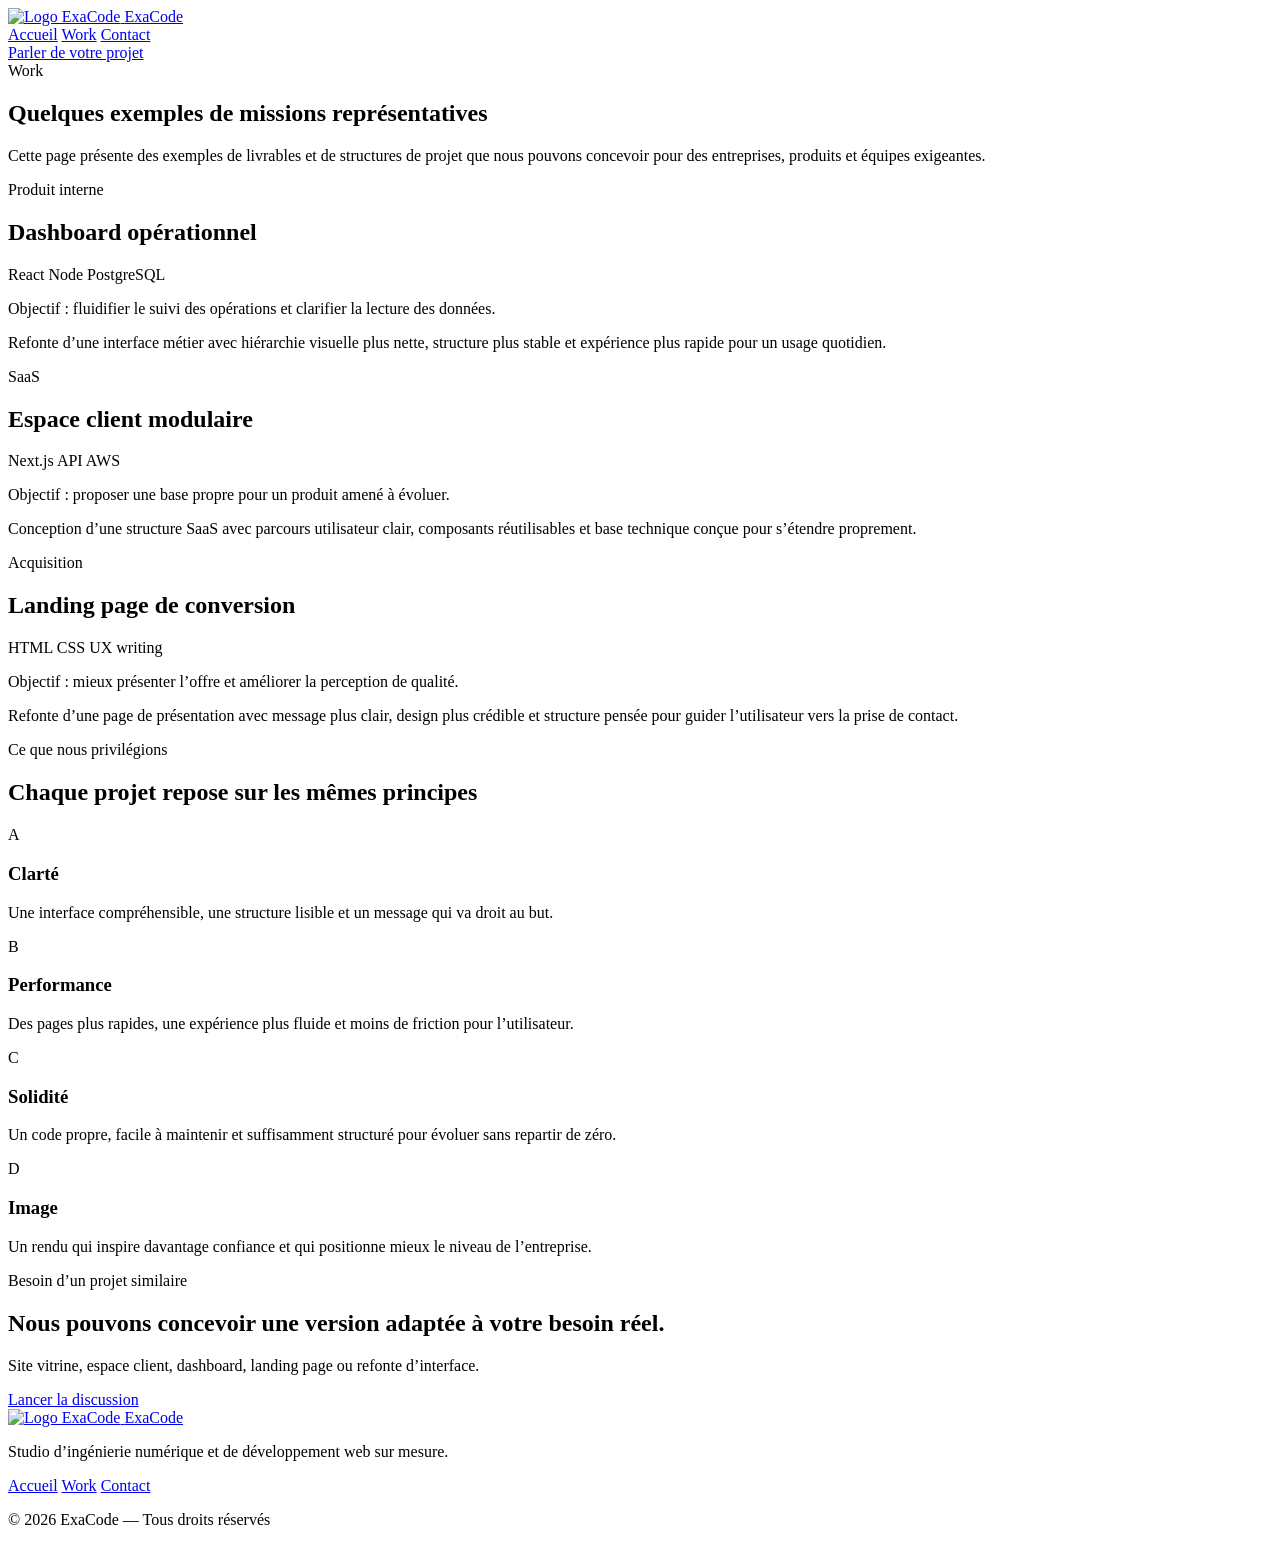
==== work.html @ 95373274 "Create work.html" ====
<!DOCTYPE html>
<html lang="fr">
<head>
  <meta charset="UTF-8">
  <meta name="viewport" content="width=device-width, initial-scale=1.0">
  <title>Work — ExaCode</title>
  <meta name="description" content="Découvrez des exemples de missions ExaCode : dashboards, plateformes, pages de présentation et expériences web conçues avec précision.">
  <link rel="icon" type="image/png" sizes="32x32" href="favicon-32.png">
  <link rel="shortcut icon" href="favicon-32.png">
  <link rel="preconnect" href="https://fonts.googleapis.com">
  <link rel="preconnect" href="https://fonts.gstatic.com" crossorigin>
  <link href="https://fonts.googleapis.com/css2?family=Inter:wght@400;500;600;700;800;900&display=swap" rel="stylesheet">
  <link rel="stylesheet" href="style.css">
</head>
<body>

  <header class="site-header">
    <div class="container header-inner">
      <a class="brand" href="index.html" aria-label="Accueil ExaCode">
        <img src="logo.png" alt="Logo ExaCode">
        <span>ExaCode</span>
      </a>

      <nav class="nav" aria-label="Navigation principale">
        <a href="index.html">Accueil</a>
        <a href="work.html" class="active">Work</a>
        <a href="contact.html">Contact</a>
      </nav>

      <a class="btn btn-sm btn-primary desktop-cta" href="contact.html">Parler de votre projet</a>
    </div>
  </header>

  <main>
    <section class="section page-hero">
      <div class="container narrow">
        <span class="eyebrow">Work</span>
        <h1>Quelques exemples de missions représentatives</h1>
        <p class="page-intro">
          Cette page présente des exemples de livrables et de structures de projet
          que nous pouvons concevoir pour des entreprises, produits et équipes exigeantes.
        </p>
      </div>
    </section>

    <section class="section">
      <div class="container">
        <div class="work-grid">
          <article class="card work-card">
            <div class="work-top">
              <span class="tag">Produit interne</span>
              <h2>Dashboard opérationnel</h2>
            </div>

            <div class="work-meta">
              <span>React</span>
              <span>Node</span>
              <span>PostgreSQL</span>
            </div>

            <p class="work-highlight">Objectif : fluidifier le suivi des opérations et clarifier la lecture des données.</p>

            <p>
              Refonte d’une interface métier avec hiérarchie visuelle plus nette,
              structure plus stable et expérience plus rapide pour un usage quotidien.
            </p>
          </article>

          <article class="card work-card">
            <div class="work-top">
              <span class="tag">SaaS</span>
              <h2>Espace client modulaire</h2>
            </div>

            <div class="work-meta">
              <span>Next.js</span>
              <span>API</span>
              <span>AWS</span>
            </div>

            <p class="work-highlight">Objectif : proposer une base propre pour un produit amené à évoluer.</p>

            <p>
              Conception d’une structure SaaS avec parcours utilisateur clair,
              composants réutilisables et base technique conçue pour s’étendre proprement.
            </p>
          </article>

          <article class="card work-card">
            <div class="work-top">
              <span class="tag">Acquisition</span>
              <h2>Landing page de conversion</h2>
            </div>

            <div class="work-meta">
              <span>HTML</span>
              <span>CSS</span>
              <span>UX writing</span>
            </div>

            <p class="work-highlight">Objectif : mieux présenter l’offre et améliorer la perception de qualité.</p>

            <p>
              Refonte d’une page de présentation avec message plus clair,
              design plus crédible et structure pensée pour guider l’utilisateur vers la prise de contact.
            </p>
          </article>
        </div>
      </div>
    </section>

    <section class="section section-soft">
      <div class="container">
        <div class="section-head">
          <span class="eyebrow">Ce que nous privilégions</span>
          <h2>Chaque projet repose sur les mêmes principes</h2>
        </div>

        <div class="process-grid">
          <article class="card process-card">
            <span class="step">A</span>
            <h3>Clarté</h3>
            <p>Une interface compréhensible, une structure lisible et un message qui va droit au but.</p>
          </article>

          <article class="card process-card">
            <span class="step">B</span>
            <h3>Performance</h3>
            <p>Des pages plus rapides, une expérience plus fluide et moins de friction pour l’utilisateur.</p>
          </article>

          <article class="card process-card">
            <span class="step">C</span>
            <h3>Solidité</h3>
            <p>Un code propre, facile à maintenir et suffisamment structuré pour évoluer sans repartir de zéro.</p>
          </article>

          <article class="card process-card">
            <span class="step">D</span>
            <h3>Image</h3>
            <p>Un rendu qui inspire davantage confiance et qui positionne mieux le niveau de l’entreprise.</p>
          </article>
        </div>
      </div>
    </section>

    <section class="section">
      <div class="container">
        <div class="cta-banner">
          <div>
            <span class="eyebrow">Besoin d’un projet similaire</span>
            <h2>Nous pouvons concevoir une version adaptée à votre besoin réel.</h2>
            <p>Site vitrine, espace client, dashboard, landing page ou refonte d’interface.</p>
          </div>

          <a class="btn btn-primary" href="contact.html">Lancer la discussion</a>
        </div>
      </div>
    </section>
  </main>

  <footer class="site-footer">
    <div class="container footer-inner">
      <div>
        <a class="brand footer-brand" href="index.html">
          <img src="logo.png" alt="Logo ExaCode">
          <span>ExaCode</span>
        </a>
        <p class="footer-text">Studio d’ingénierie numérique et de développement web sur mesure.</p>
      </div>

      <div class="footer-links">
        <a href="index.html">Accueil</a>
        <a href="work.html">Work</a>
        <a href="contact.html">Contact</a>
      </div>
    </div>

    <div class="container footer-bottom">
      <p>© 2026 ExaCode — Tous droits réservés</p>
    </div>
  </footer>

</body>
</html>
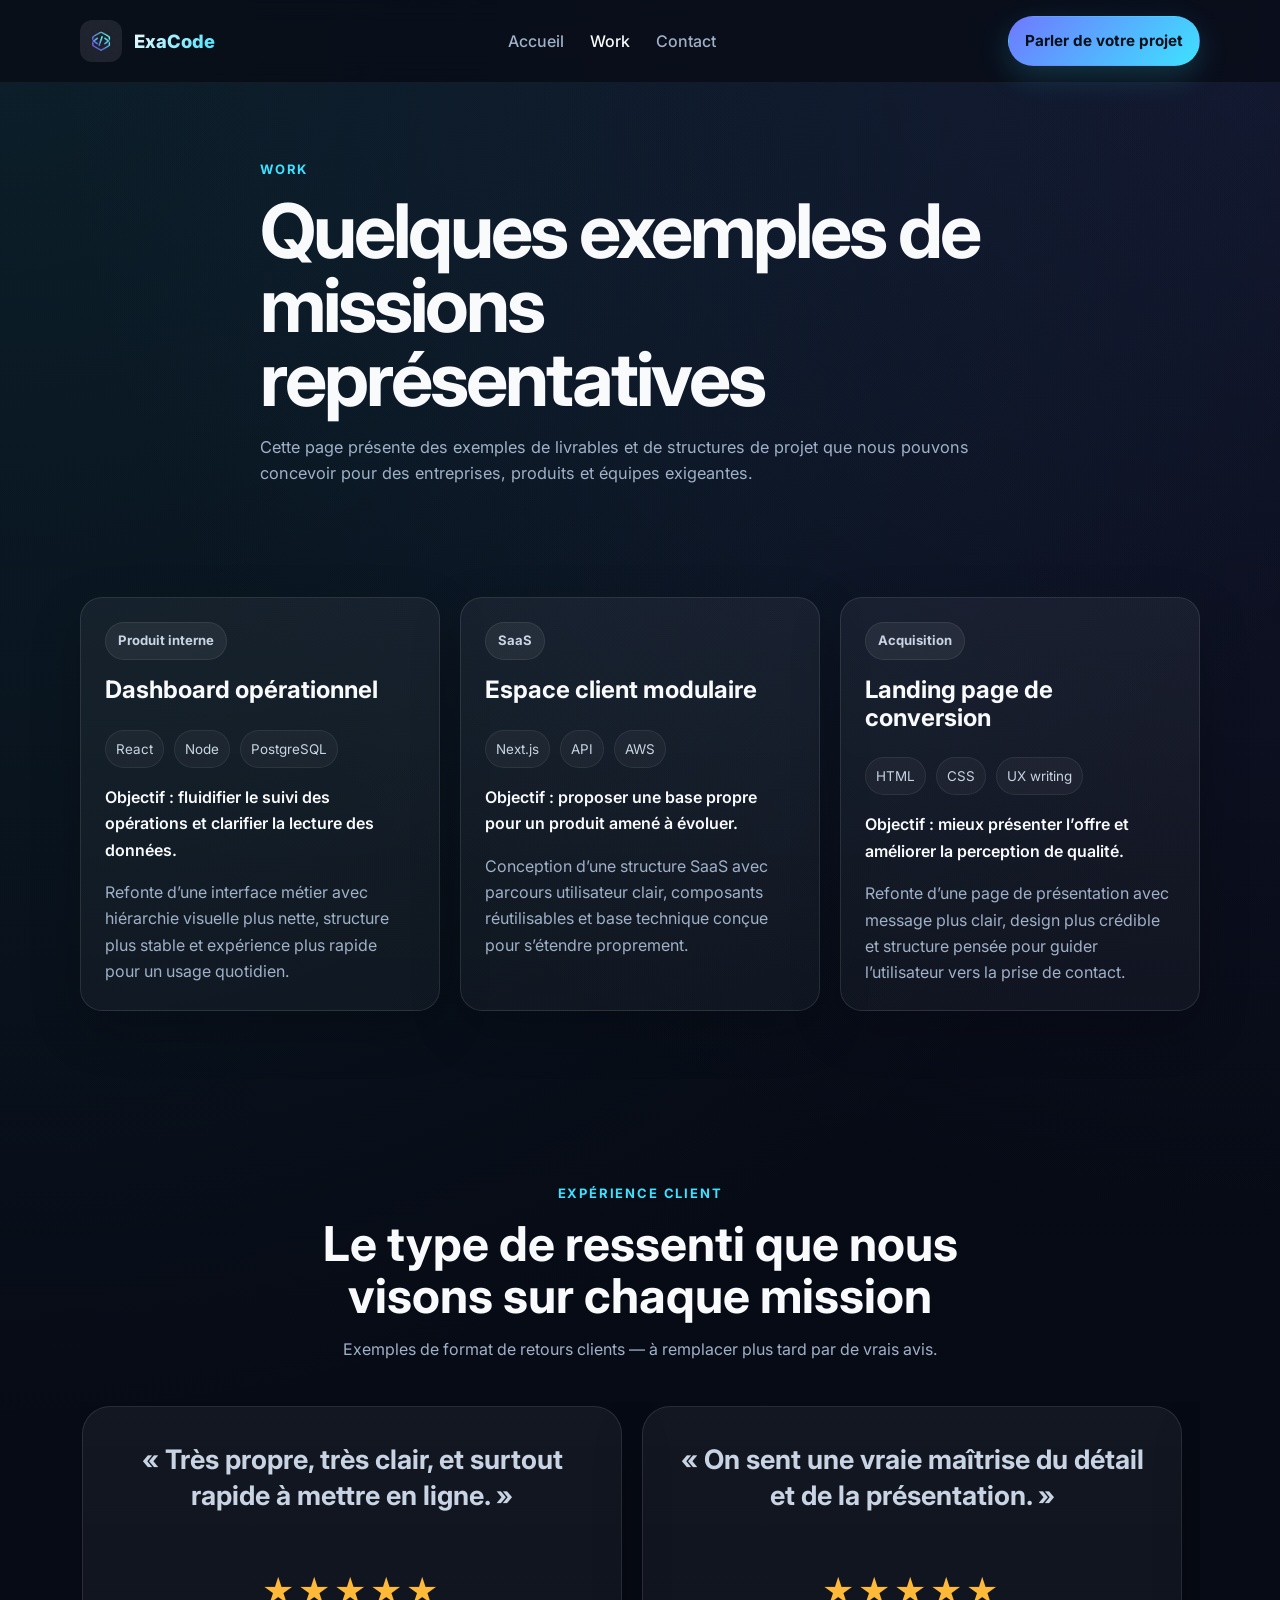
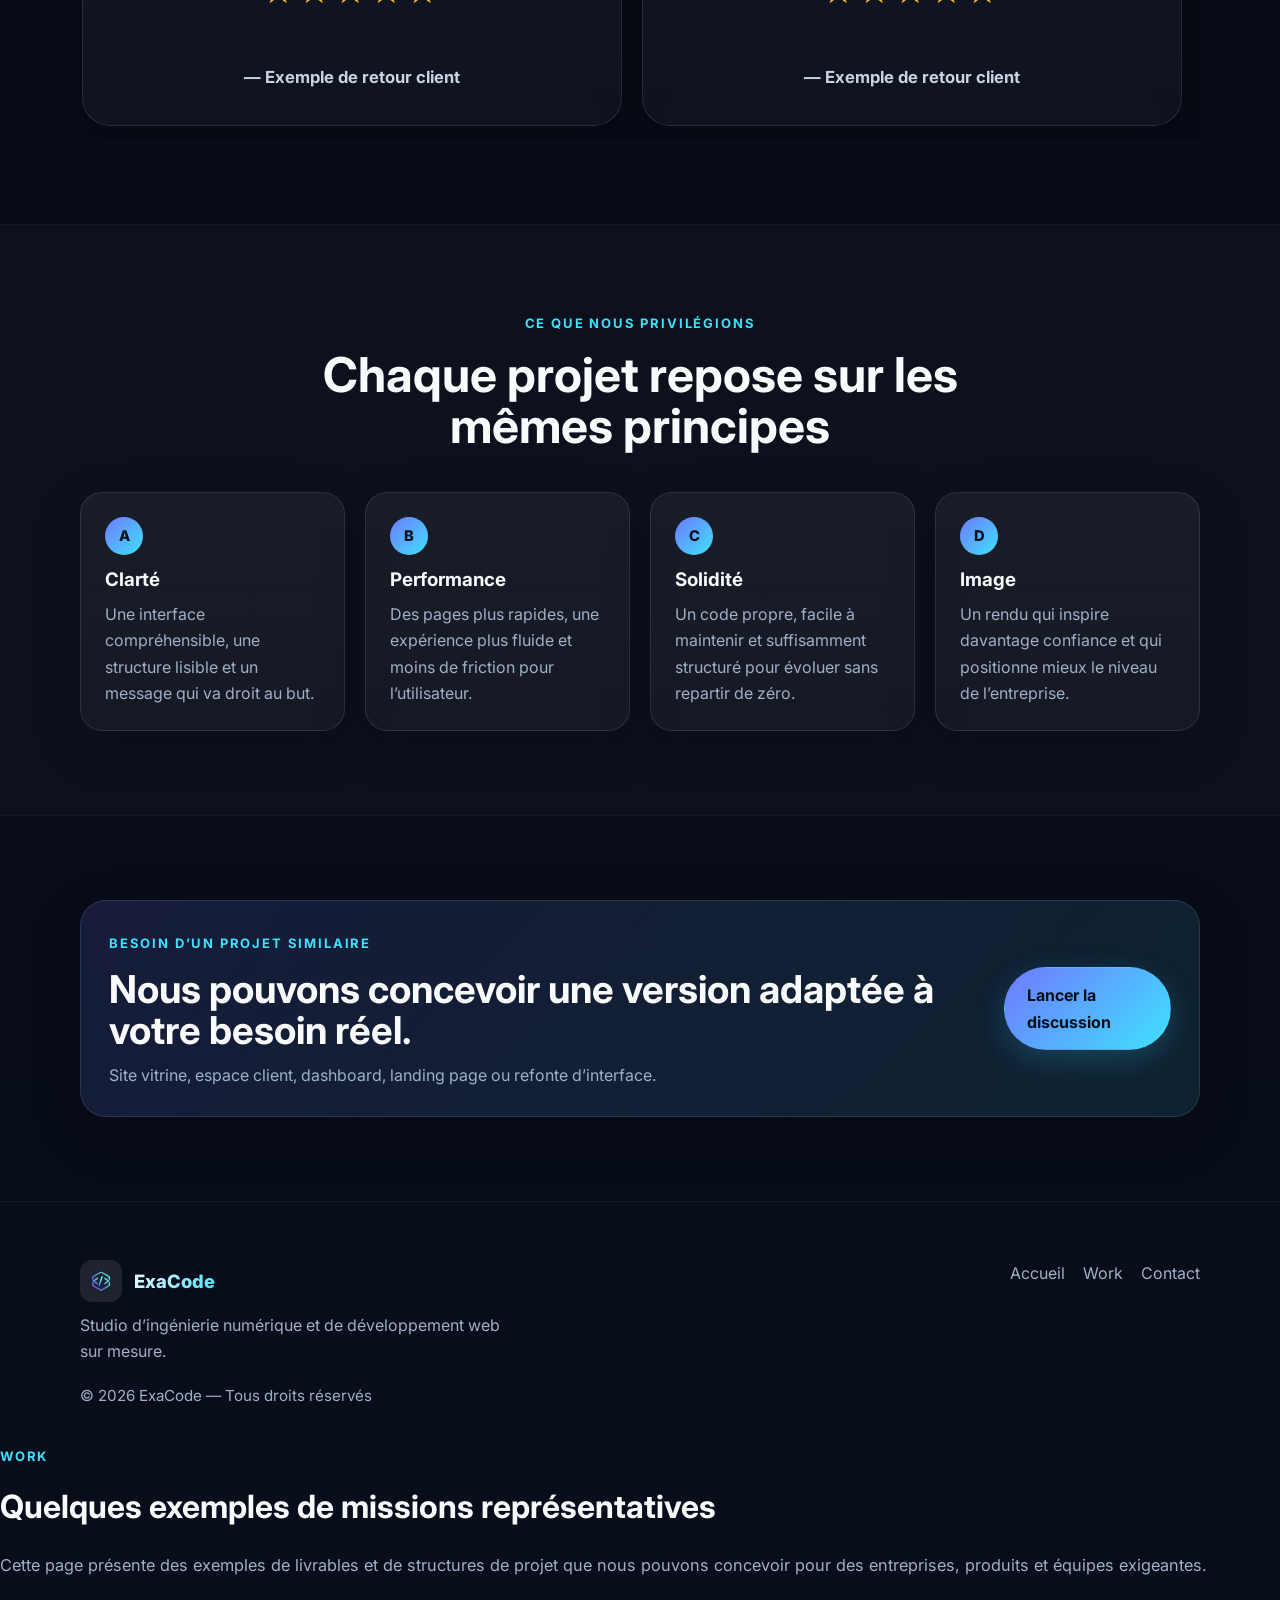
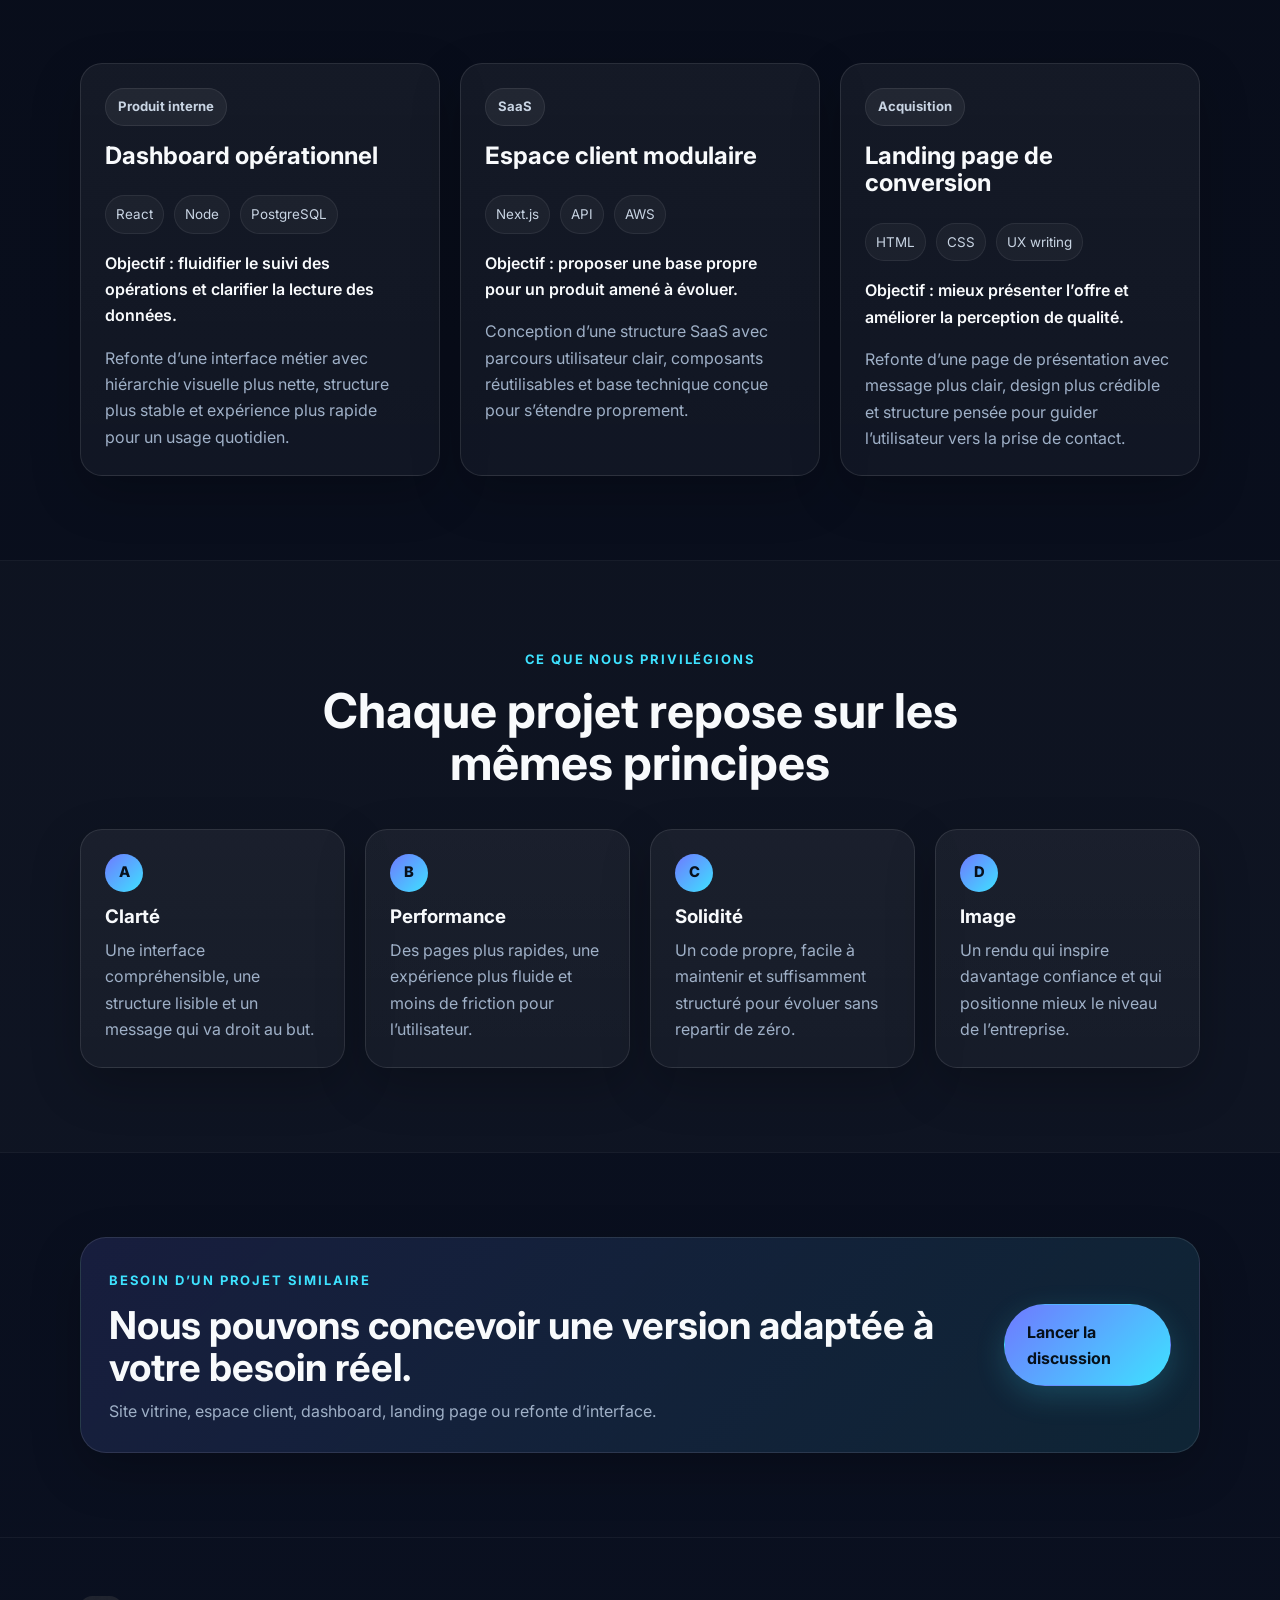
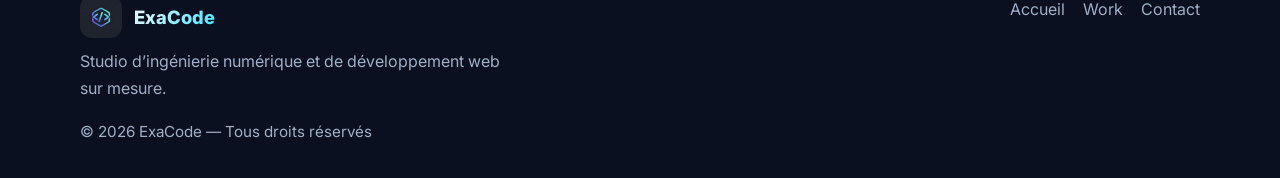
==== commit e4be74ba: "Update work.html" ====
--- a/work.html
+++ b/work.html
@@ -109,6 +109,64 @@
       </div>
     </section>
 
+    <section class="section">
+      <div class="container">
+        <div class="section-head">
+          <span class="eyebrow">Expérience client</span>
+          <h2>Le type de ressenti que nous visons sur chaque mission</h2>
+          <p>
+            Exemples de format de retours clients — à remplacer plus tard par de vrais avis.
+          </p>
+        </div>
+
+        <div class="testimonials-strip">
+          <div class="testimonials-track">
+            <article class="testimonial-card">
+              <p class="testimonial-text">« Très propre, très clair, et surtout rapide à mettre en ligne. »</p>
+              <div class="testimonial-stars">★★★★★</div>
+              <p class="testimonial-author">— Exemple de retour client</p>
+            </article>
+
+            <article class="testimonial-card">
+              <p class="testimonial-text">« On sent une vraie maîtrise du détail et de la présentation. »</p>
+              <div class="testimonial-stars">★★★★★</div>
+              <p class="testimonial-author">— Exemple de retour client</p>
+            </article>
+
+            <article class="testimonial-card">
+              <p class="testimonial-text">« Le rendu final était plus premium, plus net et plus crédible. »</p>
+              <div class="testimonial-stars">★★★★★</div>
+              <p class="testimonial-author">— Exemple de retour client</p>
+            </article>
+
+            <article class="testimonial-card">
+              <p class="testimonial-text">« Communication directe, exécution rapide, résultat très propre. »</p>
+              <div class="testimonial-stars">★★★★★</div>
+              <p class="testimonial-author">— Exemple de retour client</p>
+            </article>
+
+            <article class="testimonial-card">
+              <p class="testimonial-text">« L’interface est devenue beaucoup plus lisible et agréable à utiliser. »</p>
+              <div class="testimonial-stars">★★★★★</div>
+              <p class="testimonial-author">— Exemple de retour client</p>
+            </article>
+
+            <article class="testimonial-card">
+              <p class="testimonial-text">« Une vraie sensation de montée en gamme sur toute la présence web. »</p>
+              <div class="testimonial-stars">★★★★★</div>
+              <p class="testimonial-author">— Exemple de retour client</p>
+            </article>
+
+            <article class="testimonial-card">
+              <p class="testimonial-text">« Le projet a été structuré proprement, sans lourdeur inutile. »</p>
+              <div class="testimonial-stars">★★★★★</div>
+              <p class="testimonial-author">— Exemple de retour client</p>
+            </article>
+          </div>
+        </div>
+      </div>
+    </section>
+
     <section class="section section-soft">
       <div class="container">
         <div class="section-head">
@@ -182,4 +240,152 @@
   </footer>
 
 </body>
+</html>        <span class="eyebrow">Work</span>
+        <h1>Quelques exemples de missions représentatives</h1>
+        <p class="page-intro">
+          Cette page présente des exemples de livrables et de structures de projet
+          que nous pouvons concevoir pour des entreprises, produits et équipes exigeantes.
+        </p>
+      </div>
+    </section>
+
+    <section class="section">
+      <div class="container">
+        <div class="work-grid">
+          <article class="card work-card">
+            <div class="work-top">
+              <span class="tag">Produit interne</span>
+              <h2>Dashboard opérationnel</h2>
+            </div>
+
+            <div class="work-meta">
+              <span>React</span>
+              <span>Node</span>
+              <span>PostgreSQL</span>
+            </div>
+
+            <p class="work-highlight">Objectif : fluidifier le suivi des opérations et clarifier la lecture des données.</p>
+
+            <p>
+              Refonte d’une interface métier avec hiérarchie visuelle plus nette,
+              structure plus stable et expérience plus rapide pour un usage quotidien.
+            </p>
+          </article>
+
+          <article class="card work-card">
+            <div class="work-top">
+              <span class="tag">SaaS</span>
+              <h2>Espace client modulaire</h2>
+            </div>
+
+            <div class="work-meta">
+              <span>Next.js</span>
+              <span>API</span>
+              <span>AWS</span>
+            </div>
+
+            <p class="work-highlight">Objectif : proposer une base propre pour un produit amené à évoluer.</p>
+
+            <p>
+              Conception d’une structure SaaS avec parcours utilisateur clair,
+              composants réutilisables et base technique conçue pour s’étendre proprement.
+            </p>
+          </article>
+
+          <article class="card work-card">
+            <div class="work-top">
+              <span class="tag">Acquisition</span>
+              <h2>Landing page de conversion</h2>
+            </div>
+
+            <div class="work-meta">
+              <span>HTML</span>
+              <span>CSS</span>
+              <span>UX writing</span>
+            </div>
+
+            <p class="work-highlight">Objectif : mieux présenter l’offre et améliorer la perception de qualité.</p>
+
+            <p>
+              Refonte d’une page de présentation avec message plus clair,
+              design plus crédible et structure pensée pour guider l’utilisateur vers la prise de contact.
+            </p>
+          </article>
+        </div>
+      </div>
+    </section>
+
+    <section class="section section-soft">
+      <div class="container">
+        <div class="section-head">
+          <span class="eyebrow">Ce que nous privilégions</span>
+          <h2>Chaque projet repose sur les mêmes principes</h2>
+        </div>
+
+        <div class="process-grid">
+          <article class="card process-card">
+            <span class="step">A</span>
+            <h3>Clarté</h3>
+            <p>Une interface compréhensible, une structure lisible et un message qui va droit au but.</p>
+          </article>
+
+          <article class="card process-card">
+            <span class="step">B</span>
+            <h3>Performance</h3>
+            <p>Des pages plus rapides, une expérience plus fluide et moins de friction pour l’utilisateur.</p>
+          </article>
+
+          <article class="card process-card">
+            <span class="step">C</span>
+            <h3>Solidité</h3>
+            <p>Un code propre, facile à maintenir et suffisamment structuré pour évoluer sans repartir de zéro.</p>
+          </article>
+
+          <article class="card process-card">
+            <span class="step">D</span>
+            <h3>Image</h3>
+            <p>Un rendu qui inspire davantage confiance et qui positionne mieux le niveau de l’entreprise.</p>
+          </article>
+        </div>
+      </div>
+    </section>
+
+    <section class="section">
+      <div class="container">
+        <div class="cta-banner">
+          <div>
+            <span class="eyebrow">Besoin d’un projet similaire</span>
+            <h2>Nous pouvons concevoir une version adaptée à votre besoin réel.</h2>
+            <p>Site vitrine, espace client, dashboard, landing page ou refonte d’interface.</p>
+          </div>
+
+          <a class="btn btn-primary" href="contact.html">Lancer la discussion</a>
+        </div>
+      </div>
+    </section>
+  </main>
+
+  <footer class="site-footer">
+    <div class="container footer-inner">
+      <div>
+        <a class="brand footer-brand" href="index.html">
+          <img src="logo.png" alt="Logo ExaCode">
+          <span>ExaCode</span>
+        </a>
+        <p class="footer-text">Studio d’ingénierie numérique et de développement web sur mesure.</p>
+      </div>
+
+      <div class="footer-links">
+        <a href="index.html">Accueil</a>
+        <a href="work.html">Work</a>
+        <a href="contact.html">Contact</a>
+      </div>
+    </div>
+
+    <div class="container footer-bottom">
+      <p>© 2026 ExaCode — Tous droits réservés</p>
+    </div>
+  </footer>
+
+</body>
 </html>
--- a/style.css
+++ b/style.css
@@ -0,0 +1,909 @@
+:root{
+  --bg: #070b14;
+  --bg-soft: #0d1322;
+  --surface: rgba(255,255,255,0.05);
+  --surface-strong: rgba(255,255,255,0.08);
+  --border: rgba(255,255,255,0.10);
+  --text: #f8fafc;
+  --muted: #9fb0c7;
+  --muted-strong: #c8d4e3;
+  --primary: #6f79ff;
+  --secondary: #3ee2ff;
+  --shadow: 0 18px 50px rgba(0,0,0,0.22);
+  --radius: 22px;
+  --radius-sm: 14px;
+  --container: 1120px;
+}
+
+*{
+  margin: 0;
+  padding: 0;
+  box-sizing: border-box;
+}
+
+html{
+  scroll-behavior: smooth;
+}
+
+body{
+  font-family: "Inter", sans-serif;
+  color: var(--text);
+  background:
+    radial-gradient(circle at top left, rgba(62,226,255,0.10), transparent 28%),
+    radial-gradient(circle at top right, rgba(111,121,255,0.12), transparent 24%),
+    linear-gradient(180deg, #060912 0%, #0a1020 100%);
+  line-height: 1.65;
+}
+
+img{
+  max-width: 100%;
+  display: block;
+}
+
+a{
+  color: inherit;
+  text-decoration: none;
+}
+
+button,
+input,
+textarea{
+  font: inherit;
+}
+
+.container{
+  width: min(var(--container), calc(100% - 40px));
+  margin: 0 auto;
+}
+
+.section{
+  padding: 84px 0;
+}
+
+.section-soft{
+  background: rgba(255,255,255,0.02);
+  border-top: 1px solid rgba(255,255,255,0.04);
+  border-bottom: 1px solid rgba(255,255,255,0.04);
+}
+
+.narrow{
+  max-width: 760px;
+}
+
+.center{
+  text-align: center;
+  margin-top: 28px;
+}
+
+.eyebrow{
+  display: inline-block;
+  margin-bottom: 14px;
+  font-size: 13px;
+  font-weight: 700;
+  letter-spacing: 0.14em;
+  text-transform: uppercase;
+  color: var(--secondary);
+}
+
+.section-head{
+  max-width: 720px;
+  margin: 0 auto 40px;
+  text-align: center;
+}
+
+.section-head h2{
+  font-size: clamp(2rem, 4vw, 3rem);
+  line-height: 1.08;
+  margin-bottom: 14px;
+}
+
+.section-head p,
+.page-intro,
+.hero-text,
+.card p,
+.footer-text,
+.cta-banner p{
+  color: var(--muted);
+}
+
+.site-header{
+  position: sticky;
+  top: 0;
+  z-index: 50;
+  background: rgba(7,11,20,0.72);
+  backdrop-filter: blur(10px);
+  border-bottom: 1px solid rgba(255,255,255,0.05);
+}
+
+.header-inner{
+  min-height: 82px;
+  display: flex;
+  align-items: center;
+  justify-content: space-between;
+  gap: 20px;
+}
+
+.brand{
+  display: inline-flex;
+  align-items: center;
+  gap: 12px;
+  font-weight: 800;
+  font-size: 1.15rem;
+}
+
+.brand img{
+  width: 42px;
+  height: 42px;
+  border-radius: 12px;
+  object-fit: cover;
+}
+
+.brand span{
+  background: linear-gradient(135deg, var(--text), var(--secondary));
+  -webkit-background-clip: text;
+  -webkit-text-fill-color: transparent;
+}
+
+.nav{
+  display: flex;
+  align-items: center;
+  gap: 26px;
+}
+
+.nav a{
+  color: var(--muted);
+  font-weight: 500;
+  transition: color 0.2s ease;
+}
+
+.nav a:hover,
+.nav a.active{
+  color: var(--text);
+}
+
+.btn{
+  display: inline-flex;
+  align-items: center;
+  justify-content: center;
+  border: 1px solid transparent;
+  border-radius: 999px;
+  padding: 14px 22px;
+  font-weight: 700;
+  transition: transform 0.2s ease, box-shadow 0.2s ease, background 0.2s ease, border-color 0.2s ease;
+  cursor: pointer;
+}
+
+.btn:hover{
+  transform: translateY(-1px);
+}
+
+.btn-primary{
+  color: #06101a;
+  background: linear-gradient(135deg, var(--primary), var(--secondary));
+  box-shadow: 0 10px 30px rgba(62,226,255,0.18);
+}
+
+.btn-secondary{
+  background: rgba(255,255,255,0.04);
+  color: var(--text);
+  border-color: rgba(255,255,255,0.10);
+}
+
+.btn-secondary:hover{
+  background: rgba(255,255,255,0.07);
+}
+
+.btn-sm{
+  padding: 11px 16px;
+  font-size: 0.95rem;
+}
+
+.hero{
+  padding-top: 68px;
+}
+
+.hero-grid{
+  display: grid;
+  grid-template-columns: 1.2fr 0.8fr;
+  gap: 28px;
+  align-items: center;
+}
+
+.hero-copy h1,
+.page-hero h1{
+  font-size: clamp(2.6rem, 6vw, 4.7rem);
+  line-height: 0.98;
+  letter-spacing: -0.04em;
+}
+
+.hero-copy h1 span{
+  display: block;
+  margin-top: 10px;
+  background: linear-gradient(135deg, #9da7ff, #61e7ff);
+  -webkit-background-clip: text;
+  -webkit-text-fill-color: transparent;
+}
+
+.hero-text{
+  max-width: 650px;
+  font-size: 1.05rem;
+  margin-top: 22px;
+}
+
+.hero-actions{
+  display: flex;
+  flex-wrap: wrap;
+  gap: 14px;
+  margin-top: 28px;
+}
+
+.hero-proof{
+  display: grid;
+  grid-template-columns: repeat(3, minmax(0, 1fr));
+  gap: 14px;
+  margin-top: 34px;
+}
+
+.proof-item{
+  padding: 16px 18px;
+  border-radius: 18px;
+  background: rgba(255,255,255,0.04);
+  border: 1px solid rgba(255,255,255,0.08);
+}
+
+.proof-item strong{
+  display: block;
+  margin-bottom: 4px;
+  font-size: 0.98rem;
+}
+
+.proof-item span{
+  color: var(--muted);
+  font-size: 0.92rem;
+}
+
+.hero-panel .panel-card,
+.card{
+  background: linear-gradient(180deg, rgba(255,255,255,0.05), rgba(255,255,255,0.035));
+  border: 1px solid var(--border);
+  border-radius: var(--radius);
+  box-shadow: var(--shadow);
+}
+
+.panel-card{
+  padding: 28px;
+}
+
+.panel-kicker{
+  display: inline-block;
+  margin-bottom: 14px;
+  color: var(--muted-strong);
+  font-size: 0.9rem;
+  font-weight: 600;
+}
+
+.panel-card h2{
+  font-size: 1.5rem;
+  line-height: 1.15;
+  margin-bottom: 18px;
+}
+
+.panel-list{
+  list-style: none;
+  display: grid;
+  gap: 12px;
+}
+
+.panel-list li{
+  position: relative;
+  padding-left: 18px;
+  color: var(--muted);
+}
+
+.panel-list li::before{
+  content: "";
+  position: absolute;
+  left: 0;
+  top: 10px;
+  width: 7px;
+  height: 7px;
+  border-radius: 50%;
+  background: linear-gradient(135deg, var(--primary), var(--secondary));
+}
+
+.panel-list.compact{
+  margin-top: 18px;
+}
+
+.service-grid,
+.process-grid,
+.project-preview-grid,
+.work-grid{
+  display: grid;
+  gap: 20px;
+}
+
+.service-grid{
+  grid-template-columns: repeat(3, minmax(0, 1fr));
+}
+
+.process-grid{
+  grid-template-columns: repeat(4, minmax(0, 1fr));
+}
+
+.project-preview-grid{
+  grid-template-columns: repeat(2, minmax(0, 1fr));
+}
+
+.work-grid{
+  grid-template-columns: repeat(3, minmax(0, 1fr));
+}
+
+.card{
+  padding: 24px;
+}
+
+.service-card h3,
+.process-card h3,
+.project-preview h3,
+.work-card h2{
+  margin-bottom: 10px;
+  line-height: 1.15;
+}
+
+.service-icon{
+  width: 72px;
+  height: 72px;
+  display: grid;
+  place-items: center;
+  margin-bottom: 18px;
+  border-radius: 18px;
+  background: rgba(255,255,255,0.04);
+  border: 1px solid rgba(255,255,255,0.08);
+}
+
+.service-icon img{
+  width: 40px;
+  height: 40px;
+  object-fit: contain;
+}
+
+.process-card .step{
+  display: inline-flex;
+  width: 38px;
+  height: 38px;
+  border-radius: 999px;
+  align-items: center;
+  justify-content: center;
+  margin-bottom: 14px;
+  font-size: 0.92rem;
+  font-weight: 800;
+  color: #08111c;
+  background: linear-gradient(135deg, var(--primary), var(--secondary));
+}
+
+.tag{
+  display: inline-block;
+  margin-bottom: 14px;
+  padding: 7px 12px;
+  border-radius: 999px;
+  font-size: 0.82rem;
+  font-weight: 700;
+  color: var(--muted-strong);
+  background: rgba(255,255,255,0.06);
+  border: 1px solid rgba(255,255,255,0.08);
+}
+
+.project-preview p,
+.work-card p,
+.process-card p,
+.service-card p{
+  color: var(--muted);
+}
+
+.page-hero{
+  padding-top: 72px;
+  padding-bottom: 26px;
+}
+
+.page-intro{
+  margin-top: 18px;
+  font-size: 1.02rem;
+}
+
+.work-card{
+  display: flex;
+  flex-direction: column;
+  gap: 16px;
+}
+
+.work-top h2{
+  margin-top: 2px;
+}
+
+.work-meta{
+  display: flex;
+  flex-wrap: wrap;
+  gap: 10px;
+}
+
+.work-meta span{
+  padding: 7px 10px;
+  border-radius: 999px;
+  font-size: 0.84rem;
+  color: var(--muted-strong);
+  background: rgba(255,255,255,0.04);
+  border: 1px solid rgba(255,255,255,0.07);
+}
+
+.work-highlight{
+  color: var(--text) !important;
+  font-weight: 600;
+}
+
+.cta-banner{
+  display: flex;
+  align-items: center;
+  justify-content: space-between;
+  gap: 24px;
+  padding: 28px;
+  border-radius: 26px;
+  background: linear-gradient(135deg, rgba(111,121,255,0.14), rgba(62,226,255,0.10));
+  border: 1px solid rgba(255,255,255,0.10);
+  box-shadow: var(--shadow);
+}
+
+.cta-banner h2{
+  font-size: clamp(1.7rem, 3vw, 2.5rem);
+  line-height: 1.08;
+  margin-bottom: 10px;
+}
+
+.contact-layout{
+  display: grid;
+  grid-template-columns: 0.9fr 1.1fr;
+  gap: 20px;
+}
+
+.contact-info h2,
+.form-card h2{
+  font-size: 1.7rem;
+  line-height: 1.1;
+  margin-bottom: 16px;
+}
+
+.contact-points{
+  display: grid;
+  gap: 14px;
+  margin-top: 26px;
+}
+
+.contact-point{
+  padding: 16px 18px;
+  border-radius: 16px;
+  background: rgba(255,255,255,0.04);
+  border: 1px solid rgba(255,255,255,0.08);
+}
+
+.contact-label{
+  display: block;
+  margin-bottom: 6px;
+  color: var(--muted);
+  font-size: 0.9rem;
+}
+
+.form-card{
+  padding: 28px;
+}
+
+.contact-form{
+  display: grid;
+  gap: 16px;
+}
+
+.contact-form label{
+  display: grid;
+  gap: 8px;
+}
+
+.contact-form span{
+  color: var(--muted-strong);
+  font-weight: 600;
+  font-size: 0.95rem;
+}
+
+.contact-form input,
+.contact-form textarea{
+  width: 100%;
+  padding: 15px 16px;
+  border-radius: 16px;
+  border: 1px solid rgba(255,255,255,0.10);
+  background: rgba(255,255,255,0.05);
+  color: var(--text);
+  outline: none;
+  transition: border-color 0.2s ease, background 0.2s ease, box-shadow 0.2s ease;
+}
+
+.contact-form input::placeholder,
+.contact-form textarea::placeholder{
+  color: #8b99ad;
+}
+
+.contact-form input:focus,
+.contact-form textarea:focus{
+  border-color: rgba(62,226,255,0.45);
+  background: rgba(255,255,255,0.07);
+  box-shadow: 0 0 0 4px rgba(62,226,255,0.08);
+}
+
+.btn-submit{
+  width: 100%;
+  border: none;
+}
+
+.site-footer{
+  padding-top: 30px;
+  border-top: 1px solid rgba(255,255,255,0.05);
+}
+
+.footer-inner{
+  display: flex;
+  justify-content: space-between;
+  gap: 20px;
+  padding: 28px 0 18px;
+}
+
+.footer-brand{
+  margin-bottom: 10px;
+}
+
+.footer-text{
+  max-width: 420px;
+}
+
+.footer-links{
+  display: flex;
+  flex-wrap: wrap;
+  gap: 18px;
+  align-items: flex-start;
+}
+
+.footer-links a{
+  color: var(--muted);
+}
+
+.footer-links a:hover{
+  color: var(--text);
+}
+
+.footer-bottom{
+  padding: 0 0 34px;
+}
+
+.footer-bottom p{
+  color: var(--muted);
+  font-size: 0.95rem;
+}
+
+@media (max-width: 1080px){
+  .hero-grid,
+  .contact-layout,
+  .service-grid,
+  .process-grid,
+  .work-grid{
+    grid-template-columns: repeat(2, minmax(0, 1fr));
+  }
+
+  .project-preview-grid{
+    grid-template-columns: 1fr;
+  }
+
+  .hero-panel{
+    grid-column: 1 / -1;
+  }
+}
+
+@media (max-width: 780px){
+  .desktop-cta{
+    display: none;
+  }
+
+  .header-inner{
+    min-height: 74px;
+    flex-wrap: wrap;
+    justify-content: center;
+    padding: 12px 0;
+  }
+
+  .nav{
+    width: 100%;
+    justify-content: center;
+    gap: 18px;
+  }
+
+  .section{
+    padding: 68px 0;
+  }
+
+  .hero{
+    padding-top: 48px;
+  }
+
+  .hero-grid,
+  .contact-layout,
+  .service-grid,
+  .process-grid,
+  .work-grid{
+    grid-template-columns: 1fr;
+  }
+
+  .hero-proof{
+    grid-template-columns: 1fr;
+  }
+
+  .cta-banner,
+  .footer-inner{
+    flex-direction: column;
+    align-items: flex-start;
+  }
+
+  .hero-copy h1,
+  .page-hero h1{
+    letter-spacing: -0.03em;
+  }
+}
+
+@media (max-width: 520px){
+  .container{
+    width: min(var(--container), calc(100% - 28px));
+  }
+
+  .card,
+  .panel-card,
+  .form-card,
+  .cta-banner{
+    padding: 20px;
+  }
+
+  .btn{
+    width: 100%;
+  }
+
+  .hero-actions{
+    flex-direction: column;
+  }
+}
+
+.hero-wordmark{
+  display: flex;
+  flex-wrap: wrap;
+  gap: 0.04em;
+  margin-bottom: 22px;
+  font-size: clamp(1.2rem, 2.2vw, 1.8rem);
+  font-weight: 800;
+  letter-spacing: 0.18em;
+  text-transform: uppercase;
+  color: var(--muted-strong);
+  opacity: 0;
+  animation: wordmarkFade 0.55s ease forwards;
+}
+
+.hero-wordmark span{
+  display: inline-block;
+  opacity: 0;
+  transform: translateY(18px) scale(0.96);
+  filter: blur(8px);
+  animation: letterReveal 0.7s cubic-bezier(.2,.8,.2,1) forwards;
+}
+
+.hero-wordmark span:nth-child(1){ animation-delay: 0.05s; }
+.hero-wordmark span:nth-child(2){ animation-delay: 0.12s; }
+.hero-wordmark span:nth-child(3){ animation-delay: 0.19s; }
+.hero-wordmark span:nth-child(4){ animation-delay: 0.26s; }
+.hero-wordmark span:nth-child(5){ animation-delay: 0.33s; }
+.hero-wordmark span:nth-child(6){ animation-delay: 0.40s; }
+.hero-wordmark span:nth-child(7){ animation-delay: 0.47s; }
+
+@keyframes wordmarkFade{
+  to{
+    opacity: 1;
+  }
+}
+
+@keyframes letterReveal{
+  0%{
+    opacity: 0;
+    transform: translateY(18px) scale(0.96);
+    filter: blur(8px);
+  }
+  60%{
+    opacity: 1;
+  }
+  100%{
+    opacity: 1;
+    transform: translateY(0) scale(1);
+    filter: blur(0);
+  }
+}
+
+@media (max-width: 780px){
+  .hero-wordmark{
+    justify-content: center;
+    margin-bottom: 18px;
+    letter-spacing: 0.14em;
+  }
+}
+
+@media (prefers-reduced-motion: reduce){
+  .hero-wordmark,
+  .hero-wordmark span{
+    animation: none;
+    opacity: 1;
+    transform: none;
+    filter: none;
+  }
+}
+
+.intro-splash{
+  min-height: calc(100vh - 82px);
+  display: flex;
+  align-items: center;
+  justify-content: center;
+  overflow: hidden;
+}
+
+.intro-splash-inner{
+  min-height: calc(100vh - 82px);
+  display: flex;
+  align-items: center;
+  justify-content: center;
+}
+
+.intro-word{
+  font-family: "Antonio", sans-serif;
+  font-size: clamp(4.5rem, 18vw, 15rem);
+  line-height: 0.9;
+  letter-spacing: 0.02em;
+  text-transform: uppercase;
+  color: #f4f7fb;
+  text-align: center;
+  white-space: nowrap;
+
+  opacity: 0;
+  transform: translateY(34px) scaleY(1.08);
+  filter: blur(10px);
+
+  animation: exacodeIntro 1s cubic-bezier(.22,1,.36,1) 0.15s forwards;
+}
+
+@keyframes exacodeIntro{
+  0%{
+    opacity: 0;
+    transform: translateY(34px) scaleY(1.08);
+    filter: blur(10px);
+    letter-spacing: 0.08em;
+  }
+  60%{
+    opacity: 1;
+  }
+  100%{
+    opacity: 1;
+    transform: translateY(0) scaleY(1);
+    filter: blur(0);
+    letter-spacing: 0.02em;
+  }
+}
+
+@media (max-width: 780px){
+  .intro-splash,
+  .intro-splash-inner{
+    min-height: calc(100vh - 74px);
+  }
+
+  .intro-word{
+    font-size: clamp(3.2rem, 19vw, 7rem);
+    white-space: normal;
+    line-height: 0.95;
+  }
+}
+
+@media (prefers-reduced-motion: reduce){
+  .intro-word{
+    animation: none;
+    opacity: 1;
+    transform: none;
+    filter: none;
+  }
+}
+
+.testimonials-strip{
+  overflow-x: auto;
+  padding-bottom: 10px;
+  scrollbar-width: thin;
+  scrollbar-color: rgba(255,255,255,0.18) transparent;
+}
+
+.testimonials-strip::-webkit-scrollbar{
+  height: 8px;
+}
+
+.testimonials-strip::-webkit-scrollbar-track{
+  background: transparent;
+}
+
+.testimonials-strip::-webkit-scrollbar-thumb{
+  background: rgba(255,255,255,0.18);
+  border-radius: 999px;
+}
+
+.testimonials-track{
+  display: flex;
+  gap: 20px;
+  width: max-content;
+  padding: 4px 2px;
+}
+
+.testimonial-card{
+  width: min(540px, 82vw);
+  min-height: 320px;
+  padding: 34px 30px;
+  border-radius: 28px;
+  background: linear-gradient(180deg, rgba(255,255,255,0.05), rgba(255,255,255,0.035));
+  border: 1px solid rgba(255,255,255,0.10);
+  box-shadow: 0 18px 50px rgba(0,0,0,0.22);
+  display: flex;
+  flex-direction: column;
+  justify-content: space-between;
+  scroll-snap-align: start;
+  transition:
+    transform 0.22s ease,
+    background 0.22s ease,
+    border-color 0.22s ease,
+    box-shadow 0.22s ease;
+}
+
+.testimonial-card:hover{
+  transform: scale(1.012);
+  background: rgba(255,255,255,0.065);
+  border-color: rgba(255,255,255,0.14);
+  box-shadow: 0 20px 55px rgba(0,0,0,0.26);
+}
+
+.testimonial-text{
+  font-size: clamp(1.45rem, 2.1vw, 2.35rem);
+  line-height: 1.35;
+  font-weight: 700;
+  color: var(--muted-strong);
+  text-align: center;
+}
+
+.testimonial-stars{
+  margin: 26px 0 18px;
+  text-align: center;
+  font-size: 2rem;
+  letter-spacing: 0.12em;
+  color: #ffb938;
+}
+
+.testimonial-author{
+  text-align: center;
+  font-size: clamp(1rem, 1.3vw, 1.2rem);
+  font-weight: 700;
+  color: var(--muted-strong);
+}
+
+@media (max-width: 780px){
+  .testimonial-card{
+    width: 88vw;
+    min-height: 260px;
+    padding: 26px 22px;
+  }
+
+  .testimonial-text{
+    font-size: 1.2rem;
+  }
+
+  .testimonial-stars{
+    font-size: 1.6rem;
+  }
+}
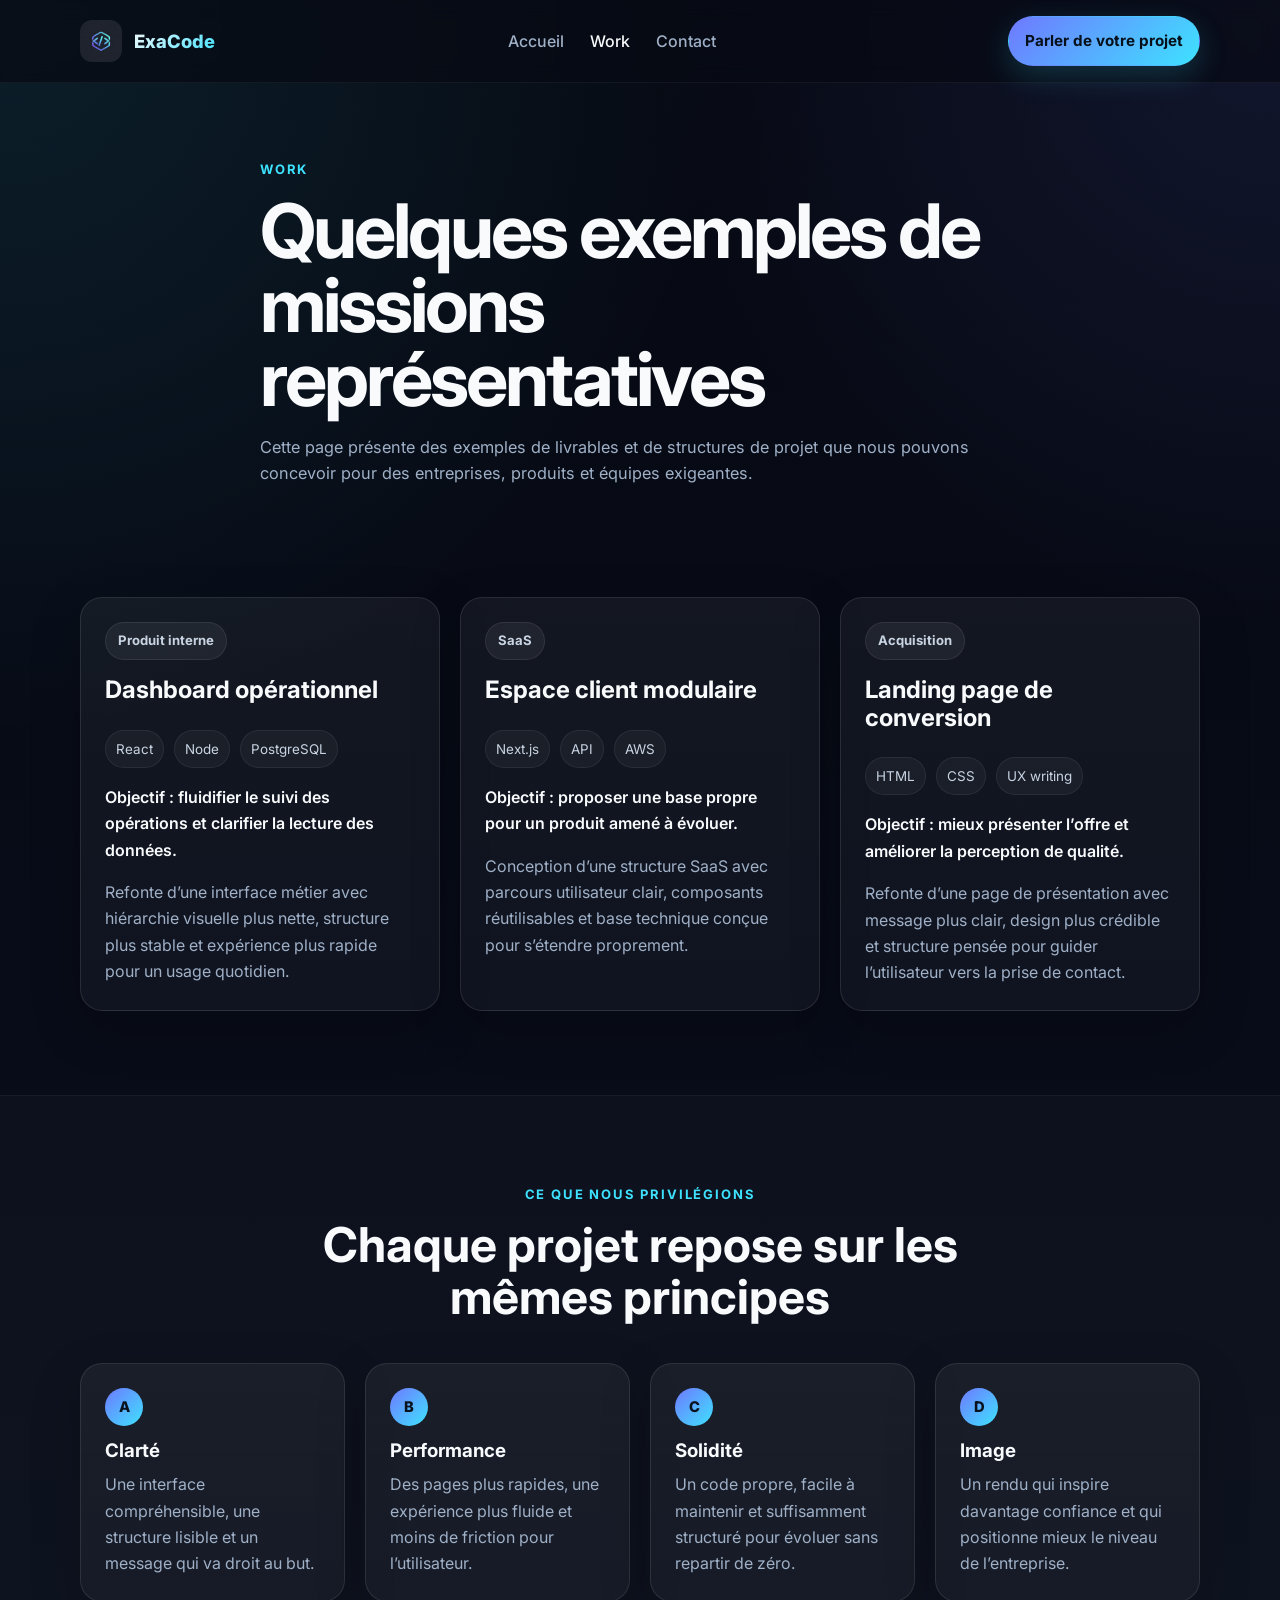
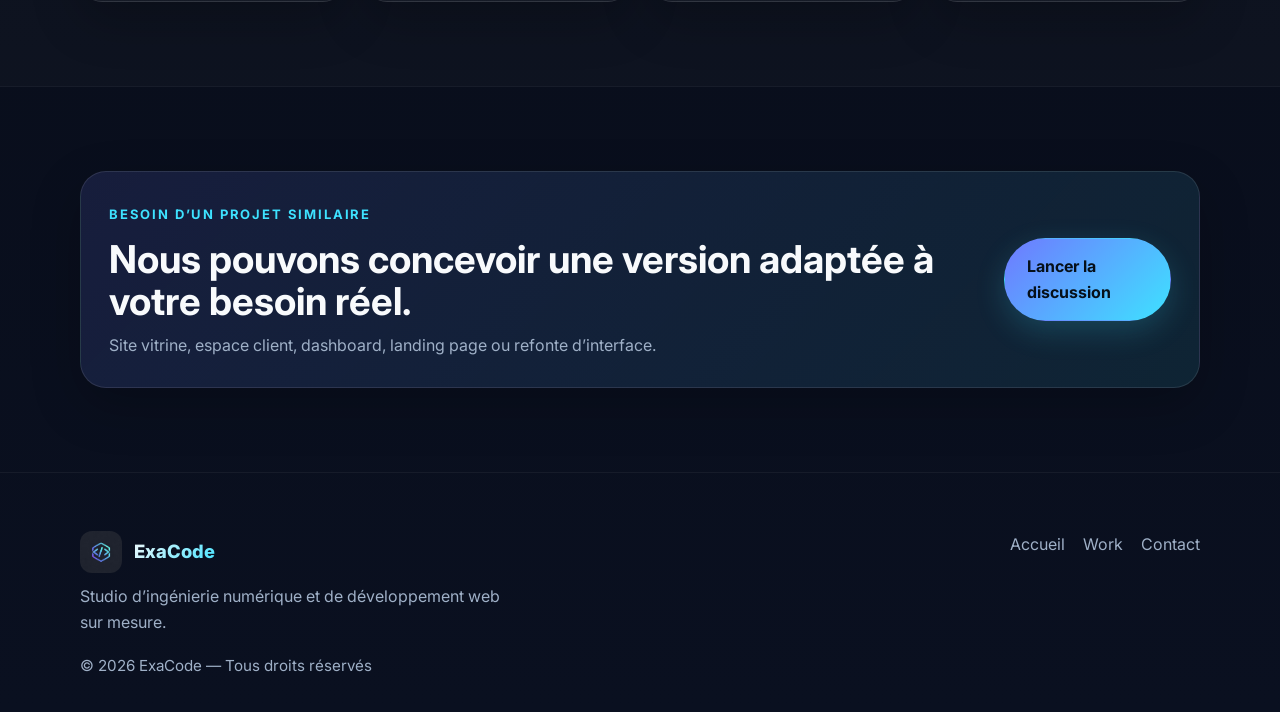
==== commit 556fc357: "Update work.html" ====
--- a/work.html
+++ b/work.html
@@ -35,212 +35,6 @@
     <section class="section page-hero">
       <div class="container narrow">
         <span class="eyebrow">Work</span>
-        <h1>Quelques exemples de missions représentatives</h1>
-        <p class="page-intro">
-          Cette page présente des exemples de livrables et de structures de projet
-          que nous pouvons concevoir pour des entreprises, produits et équipes exigeantes.
-        </p>
-      </div>
-    </section>
-
-    <section class="section">
-      <div class="container">
-        <div class="work-grid">
-          <article class="card work-card">
-            <div class="work-top">
-              <span class="tag">Produit interne</span>
-              <h2>Dashboard opérationnel</h2>
-            </div>
-
-            <div class="work-meta">
-              <span>React</span>
-              <span>Node</span>
-              <span>PostgreSQL</span>
-            </div>
-
-            <p class="work-highlight">Objectif : fluidifier le suivi des opérations et clarifier la lecture des données.</p>
-
-            <p>
-              Refonte d’une interface métier avec hiérarchie visuelle plus nette,
-              structure plus stable et expérience plus rapide pour un usage quotidien.
-            </p>
-          </article>
-
-          <article class="card work-card">
-            <div class="work-top">
-              <span class="tag">SaaS</span>
-              <h2>Espace client modulaire</h2>
-            </div>
-
-            <div class="work-meta">
-              <span>Next.js</span>
-              <span>API</span>
-              <span>AWS</span>
-            </div>
-
-            <p class="work-highlight">Objectif : proposer une base propre pour un produit amené à évoluer.</p>
-
-            <p>
-              Conception d’une structure SaaS avec parcours utilisateur clair,
-              composants réutilisables et base technique conçue pour s’étendre proprement.
-            </p>
-          </article>
-
-          <article class="card work-card">
-            <div class="work-top">
-              <span class="tag">Acquisition</span>
-              <h2>Landing page de conversion</h2>
-            </div>
-
-            <div class="work-meta">
-              <span>HTML</span>
-              <span>CSS</span>
-              <span>UX writing</span>
-            </div>
-
-            <p class="work-highlight">Objectif : mieux présenter l’offre et améliorer la perception de qualité.</p>
-
-            <p>
-              Refonte d’une page de présentation avec message plus clair,
-              design plus crédible et structure pensée pour guider l’utilisateur vers la prise de contact.
-            </p>
-          </article>
-        </div>
-      </div>
-    </section>
-
-    <section class="section">
-      <div class="container">
-        <div class="section-head">
-          <span class="eyebrow">Expérience client</span>
-          <h2>Le type de ressenti que nous visons sur chaque mission</h2>
-          <p>
-            Exemples de format de retours clients — à remplacer plus tard par de vrais avis.
-          </p>
-        </div>
-
-        <div class="testimonials-strip">
-          <div class="testimonials-track">
-            <article class="testimonial-card">
-              <p class="testimonial-text">« Très propre, très clair, et surtout rapide à mettre en ligne. »</p>
-              <div class="testimonial-stars">★★★★★</div>
-              <p class="testimonial-author">— Exemple de retour client</p>
-            </article>
-
-            <article class="testimonial-card">
-              <p class="testimonial-text">« On sent une vraie maîtrise du détail et de la présentation. »</p>
-              <div class="testimonial-stars">★★★★★</div>
-              <p class="testimonial-author">— Exemple de retour client</p>
-            </article>
-
-            <article class="testimonial-card">
-              <p class="testimonial-text">« Le rendu final était plus premium, plus net et plus crédible. »</p>
-              <div class="testimonial-stars">★★★★★</div>
-              <p class="testimonial-author">— Exemple de retour client</p>
-            </article>
-
-            <article class="testimonial-card">
-              <p class="testimonial-text">« Communication directe, exécution rapide, résultat très propre. »</p>
-              <div class="testimonial-stars">★★★★★</div>
-              <p class="testimonial-author">— Exemple de retour client</p>
-            </article>
-
-            <article class="testimonial-card">
-              <p class="testimonial-text">« L’interface est devenue beaucoup plus lisible et agréable à utiliser. »</p>
-              <div class="testimonial-stars">★★★★★</div>
-              <p class="testimonial-author">— Exemple de retour client</p>
-            </article>
-
-            <article class="testimonial-card">
-              <p class="testimonial-text">« Une vraie sensation de montée en gamme sur toute la présence web. »</p>
-              <div class="testimonial-stars">★★★★★</div>
-              <p class="testimonial-author">— Exemple de retour client</p>
-            </article>
-
-            <article class="testimonial-card">
-              <p class="testimonial-text">« Le projet a été structuré proprement, sans lourdeur inutile. »</p>
-              <div class="testimonial-stars">★★★★★</div>
-              <p class="testimonial-author">— Exemple de retour client</p>
-            </article>
-          </div>
-        </div>
-      </div>
-    </section>
-
-    <section class="section section-soft">
-      <div class="container">
-        <div class="section-head">
-          <span class="eyebrow">Ce que nous privilégions</span>
-          <h2>Chaque projet repose sur les mêmes principes</h2>
-        </div>
-
-        <div class="process-grid">
-          <article class="card process-card">
-            <span class="step">A</span>
-            <h3>Clarté</h3>
-            <p>Une interface compréhensible, une structure lisible et un message qui va droit au but.</p>
-          </article>
-
-          <article class="card process-card">
-            <span class="step">B</span>
-            <h3>Performance</h3>
-            <p>Des pages plus rapides, une expérience plus fluide et moins de friction pour l’utilisateur.</p>
-          </article>
-
-          <article class="card process-card">
-            <span class="step">C</span>
-            <h3>Solidité</h3>
-            <p>Un code propre, facile à maintenir et suffisamment structuré pour évoluer sans repartir de zéro.</p>
-          </article>
-
-          <article class="card process-card">
-            <span class="step">D</span>
-            <h3>Image</h3>
-            <p>Un rendu qui inspire davantage confiance et qui positionne mieux le niveau de l’entreprise.</p>
-          </article>
-        </div>
-      </div>
-    </section>
-
-    <section class="section">
-      <div class="container">
-        <div class="cta-banner">
-          <div>
-            <span class="eyebrow">Besoin d’un projet similaire</span>
-            <h2>Nous pouvons concevoir une version adaptée à votre besoin réel.</h2>
-            <p>Site vitrine, espace client, dashboard, landing page ou refonte d’interface.</p>
-          </div>
-
-          <a class="btn btn-primary" href="contact.html">Lancer la discussion</a>
-        </div>
-      </div>
-    </section>
-  </main>
-
-  <footer class="site-footer">
-    <div class="container footer-inner">
-      <div>
-        <a class="brand footer-brand" href="index.html">
-          <img src="logo.png" alt="Logo ExaCode">
-          <span>ExaCode</span>
-        </a>
-        <p class="footer-text">Studio d’ingénierie numérique et de développement web sur mesure.</p>
-      </div>
-
-      <div class="footer-links">
-        <a href="index.html">Accueil</a>
-        <a href="work.html">Work</a>
-        <a href="contact.html">Contact</a>
-      </div>
-    </div>
-
-    <div class="container footer-bottom">
-      <p>© 2026 ExaCode — Tous droits réservés</p>
-    </div>
-  </footer>
-
-</body>
-</html>        <span class="eyebrow">Work</span>
         <h1>Quelques exemples de missions représentatives</h1>
         <p class="page-intro">
           Cette page présente des exemples de livrables et de structures de projet
--- a/style.css
+++ b/style.css
@@ -816,94 +816,3 @@
   }
 }
 
-.testimonials-strip{
-  overflow-x: auto;
-  padding-bottom: 10px;
-  scrollbar-width: thin;
-  scrollbar-color: rgba(255,255,255,0.18) transparent;
-}
-
-.testimonials-strip::-webkit-scrollbar{
-  height: 8px;
-}
-
-.testimonials-strip::-webkit-scrollbar-track{
-  background: transparent;
-}
-
-.testimonials-strip::-webkit-scrollbar-thumb{
-  background: rgba(255,255,255,0.18);
-  border-radius: 999px;
-}
-
-.testimonials-track{
-  display: flex;
-  gap: 20px;
-  width: max-content;
-  padding: 4px 2px;
-}
-
-.testimonial-card{
-  width: min(540px, 82vw);
-  min-height: 320px;
-  padding: 34px 30px;
-  border-radius: 28px;
-  background: linear-gradient(180deg, rgba(255,255,255,0.05), rgba(255,255,255,0.035));
-  border: 1px solid rgba(255,255,255,0.10);
-  box-shadow: 0 18px 50px rgba(0,0,0,0.22);
-  display: flex;
-  flex-direction: column;
-  justify-content: space-between;
-  scroll-snap-align: start;
-  transition:
-    transform 0.22s ease,
-    background 0.22s ease,
-    border-color 0.22s ease,
-    box-shadow 0.22s ease;
-}
-
-.testimonial-card:hover{
-  transform: scale(1.012);
-  background: rgba(255,255,255,0.065);
-  border-color: rgba(255,255,255,0.14);
-  box-shadow: 0 20px 55px rgba(0,0,0,0.26);
-}
-
-.testimonial-text{
-  font-size: clamp(1.45rem, 2.1vw, 2.35rem);
-  line-height: 1.35;
-  font-weight: 700;
-  color: var(--muted-strong);
-  text-align: center;
-}
-
-.testimonial-stars{
-  margin: 26px 0 18px;
-  text-align: center;
-  font-size: 2rem;
-  letter-spacing: 0.12em;
-  color: #ffb938;
-}
-
-.testimonial-author{
-  text-align: center;
-  font-size: clamp(1rem, 1.3vw, 1.2rem);
-  font-weight: 700;
-  color: var(--muted-strong);
-}
-
-@media (max-width: 780px){
-  .testimonial-card{
-    width: 88vw;
-    min-height: 260px;
-    padding: 26px 22px;
-  }
-
-  .testimonial-text{
-    font-size: 1.2rem;
-  }
-
-  .testimonial-stars{
-    font-size: 1.6rem;
-  }
-}
